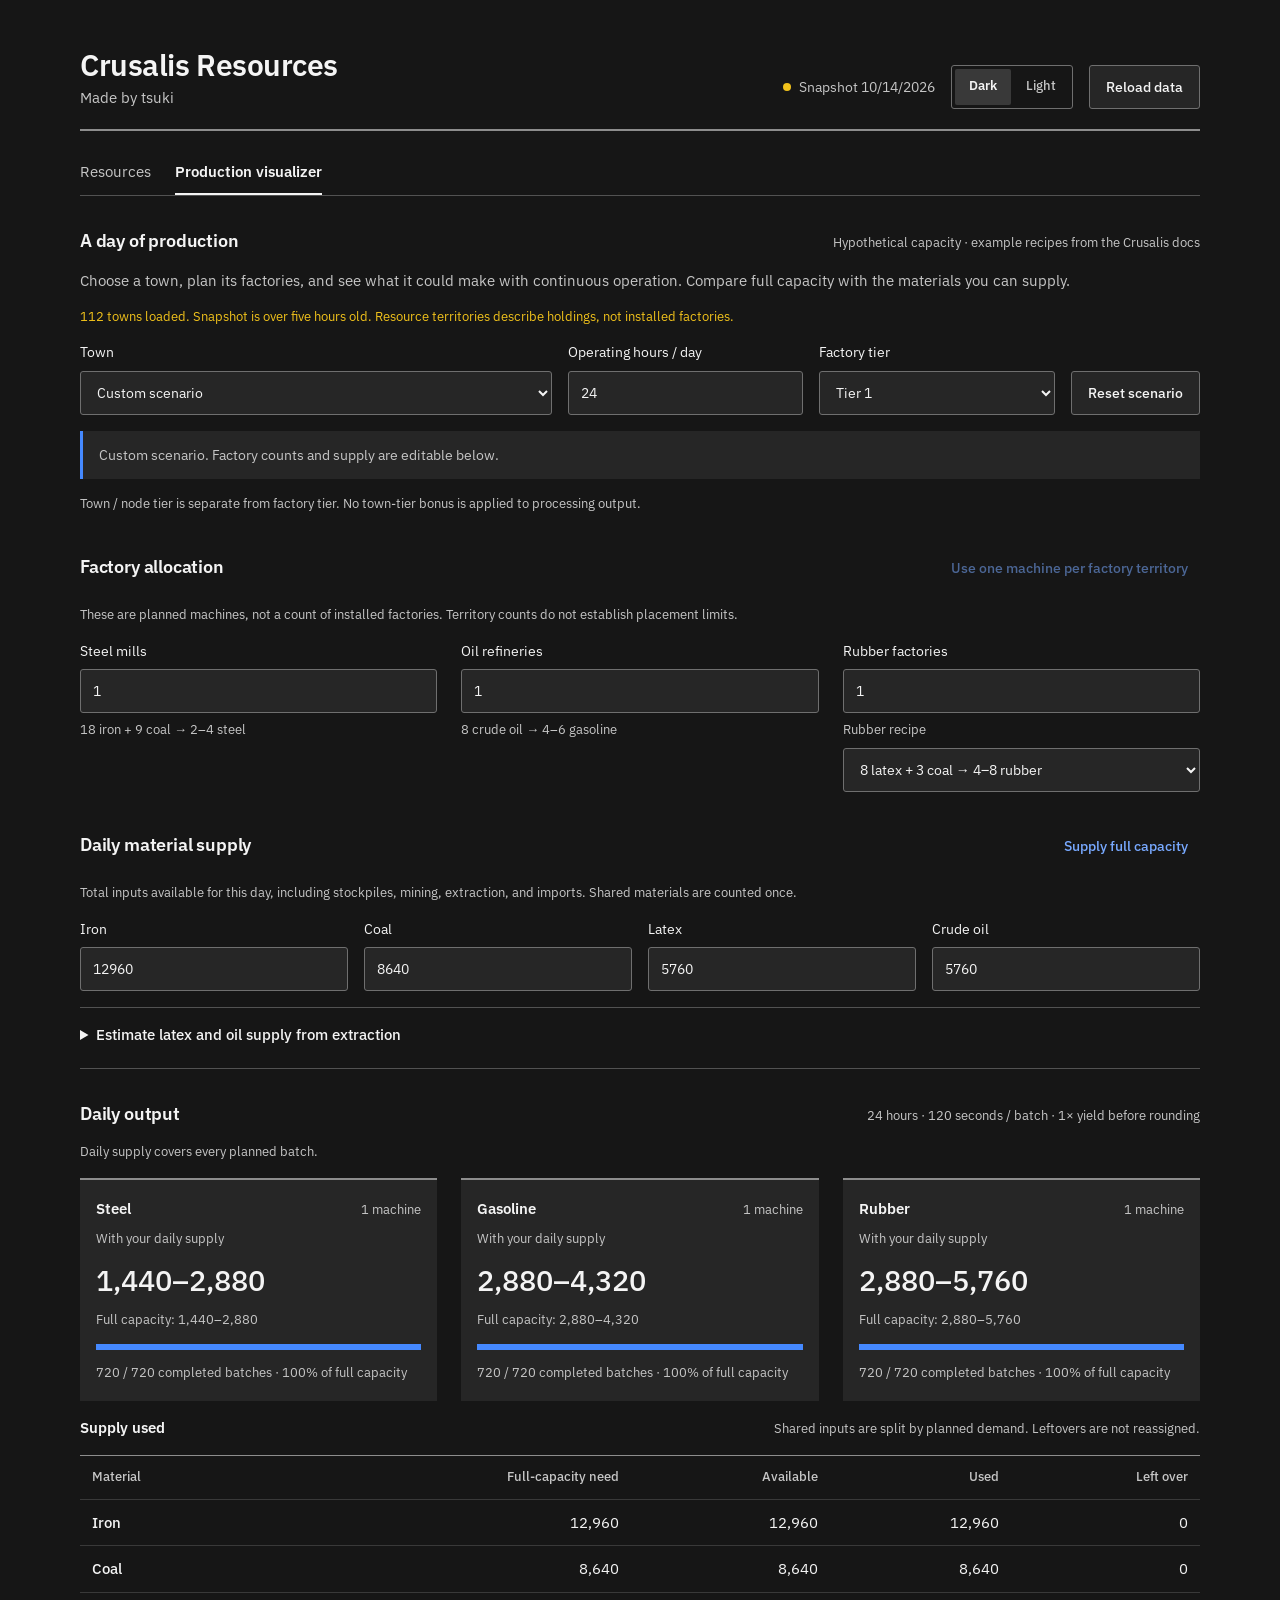
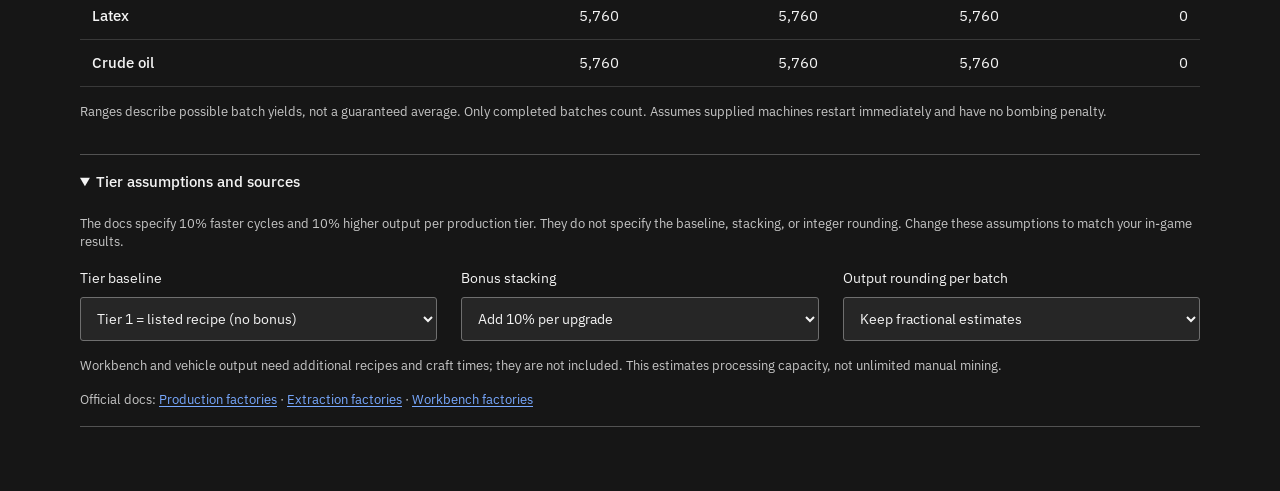
==== site/production.html @ 0dc34c3d "feat: add production visualizer and restore scheduled updates" ====
<!doctype html>
<html lang="en" data-theme="dark">
<head>
  <meta charset="utf-8">
  <meta name="viewport" content="width=device-width, initial-scale=1">
  <meta name="description" content="Explore hypothetical Crusalis factory output, daily supply, and production bottlenecks.">
  <meta name="color-scheme" content="dark light">
  <title>Production · Crusalis Resources</title>
  <script src="./theme.js"></script>
  <link rel="stylesheet" href="./styles.css">
  <script src="./production-model.js" defer></script>
  <script src="./production.js" defer></script>
</head>
<body>
<main class="production-page">
  <header class="masthead">
    <div class="masthead-title"><h1>Crusalis Resources</h1><p class="lede">Made by tsuki</p></div>
    <div class="masthead-actions">
      <p class="freshness"><span id="freshness-dot" class="freshness-dot" aria-hidden="true"></span><time id="freshness">Loading snapshot…</time></p>
      <div id="theme-switch" class="theme-switch" role="group" aria-label="Theme"><button type="button" data-theme-choice="dark" aria-pressed="true">Dark</button><button type="button" data-theme-choice="light" aria-pressed="false">Light</button></div>
      <button id="reload" class="button" type="button">Reload data</button>
    </div>
  </header>
  <nav class="page-nav" aria-label="Views"><a href="./">Resources</a><a href="./production.html" aria-current="page">Production visualizer</a></nav>
  <section aria-labelledby="production-title">
    <div class="section-head"><h2 id="production-title">A day of production</h2><p class="note">Hypothetical capacity · example recipes from the Crusalis docs</p></div>
    <p class="lede">Choose a town, plan its factories, and see what it could make with continuous operation. Compare full capacity with the materials you can supply.</p>
    <p id="load-status" class="note" role="status"></p>
    <div class="scenario-controls">
      <label class="field town-field">Town<select id="town"><option value="">Custom scenario</option></select></label>
      <label class="field">Operating hours / day<input id="hours" type="number" min="0" max="24" step="0.5" value="24" required></label>
      <label class="field">Factory tier<select id="tier"><option value="1">Tier 1</option><option value="2">Tier 2</option><option value="3">Tier 3</option></select></label>
      <button id="reset-scenario" class="button" type="button">Reset scenario</button>
    </div>
    <div id="town-context" class="town-context">Custom scenario. Factory counts and supply are editable below.</div>
    <p class="note">Town / node tier is separate from factory tier. No town-tier bonus is applied to processing output.</p>
  </section>

  <section aria-labelledby="factory-title">
    <div class="section-head"><h2 id="factory-title">Factory allocation</h2><button id="allocate" class="text-button" type="button" disabled>Use one machine per factory territory</button></div>
    <p class="note">These are planned machines, not a count of installed factories. Territory counts do not establish placement limits.</p>
    <div class="factory-controls">
      <label class="field">Steel mills<input id="steel-count" type="number" min="0" max="10000" step="1" value="1" required><span class="note">18 iron + 9 coal → 2–4 steel</span></label>
      <label class="field">Oil refineries<input id="gasoline-count" type="number" min="0" max="10000" step="1" value="1" required><span class="note">8 crude oil → 4–6 gasoline</span></label>
      <div class="field"><label for="rubber-count">Rubber factories</label><input id="rubber-count" type="number" min="0" max="10000" step="1" value="1" required><label class="note" for="rubber-recipe">Rubber recipe</label><select id="rubber-recipe"><option value="latex">8 latex + 3 coal → 4–8 rubber</option><option value="oil">32 crude oil + 12 coal → 4–8 rubber</option></select></div>
    </div>
  </section>

  <section aria-labelledby="supply-title">
    <div class="section-head"><h2 id="supply-title">Daily material supply</h2><button id="match-supply" class="text-button" type="button">Supply full capacity</button></div>
    <p class="note">Total inputs available for this day, including stockpiles, mining, extraction, and imports. Shared materials are counted once.</p>
    <div class="supply-controls">
      <label class="field">Iron<input id="iron-supply" type="number" min="0" max="1000000000000" step="any" value="12960" required></label>
      <label class="field">Coal<input id="coal-supply" type="number" min="0" max="1000000000000" step="any" value="8640" required></label>
      <label class="field">Latex<input id="latex-supply" type="number" min="0" max="1000000000000" step="any" value="5760" required></label>
      <label class="field">Crude oil<input id="oil-supply" type="number" min="0" max="1000000000000" step="any" value="5760" required></label>
    </div>
    <details class="assumptions">
      <summary>Estimate latex and oil supply from extraction</summary>
      <p class="note">Enter an hourly rate from the in-game GUI. Map income values have unconfirmed units, so rates start blank. Assumes one extraction factory per selected resource territory, operating for the hours above.</p>
      <div class="supply-controls">
        <label class="field">Latex extraction factories<input id="latex-nodes" type="number" min="0" max="10000" value="0" step="1" required></label>
        <label class="field">Latex / factory / hour<input id="latex-rate" type="number" min="0" max="1000000000" step="any" placeholder="From factory GUI"></label>
        <label class="field">Oil extraction factories<input id="oil-nodes" type="number" min="0" max="10000" value="0" step="1" required></label>
        <label class="field">Crude oil / factory / hour<input id="oil-rate" type="number" min="0" max="1000000000" step="any" placeholder="From factory GUI"></label>
        <label class="field">Mining-goal bonus (%)<input id="mining-bonus" type="number" min="0" max="10000" step="any" value="0" required></label>
      </div>
      <p id="extraction-estimate" class="note" role="status">Enter both hourly rates to estimate extraction.</p>
      <button id="apply-extraction" class="button" type="button" disabled>Replace latex and oil daily supply</button>
      <p class="note">The bonus is assumed sustained every operating hour. This replaces the two supply values; it does not add imports or stockpiles.</p>
    </details>
  </section>

  <section aria-labelledby="output-title">
    <div class="section-head"><h2 id="output-title">Daily output</h2><p id="run-description" class="note"></p></div>
    <p id="calculation-status" role="status" aria-live="polite"></p>
    <div id="output-cards" class="output-cards"></div>
    <div class="section-head"><h3>Supply used</h3><p class="note">Shared inputs are split by planned demand. Leftovers are not reassigned.</p></div>
    <div class="table-scroll"><table class="supply-table"><caption class="visually-hidden">Material demand and supply for the daily plan</caption><thead><tr><th scope="col">Material</th><th scope="col">Full-capacity need</th><th scope="col">Available</th><th scope="col">Used</th><th scope="col">Left over</th></tr></thead><tbody id="supply-results"></tbody></table></div>
    <p class="note">Ranges describe possible batch yields, not a guaranteed average. Only completed batches count. Assumes supplied machines restart immediately and have no bombing penalty.</p>
  </section>

  <details class="assumptions" open>
    <summary>Tier assumptions and sources</summary>
    <p class="note">The docs specify 10% faster cycles and 10% higher output per production tier. They do not specify the baseline, stacking, or integer rounding. Change these assumptions to match your in-game results.</p>
    <div class="factory-controls">
      <label class="field">Tier baseline<select id="baseline"><option value="tier1">Tier 1 = listed recipe (no bonus)</option><option value="tier0">Tier 1 = first 10% bonus</option></select></label>
      <label class="field">Bonus stacking<select id="stacking"><option value="linear">Add 10% per upgrade</option><option value="compound">Compound 10% per upgrade</option></select></label>
      <label class="field">Output rounding per batch<select id="rounding"><option value="fractional">Keep fractional estimates</option><option value="floor">Round down</option><option value="nearest">Round to nearest item</option></select></label>
    </div>
    <p class="note">Workbench and vehicle output need additional recipes and craft times; they are not included. This estimates processing capacity, not unlimited manual mining.</p>
    <p class="note">Official docs: <a href="https://www.crusalis.net/docs/factories/production/" target="_blank" rel="noreferrer">Production factories</a> · <a href="https://www.crusalis.net/docs/factories/extraction/" target="_blank" rel="noreferrer">Extraction factories</a> · <a href="https://www.crusalis.net/docs/factories/workbench/" target="_blank" rel="noreferrer">Workbench factories</a></p>
  </details>
  <noscript><p>Enable JavaScript to calculate production scenarios.</p></noscript>
</main>
</body>
</html>
---- site/styles.css ----
/* IBM Plex is bundled (SIL Open Font License, see fonts/), so the page has no third-party requests. */
@font-face { font-family: 'IBM Plex Sans'; font-style: normal; font-weight: 400; font-display: swap; src: url('./fonts/ibm-plex-sans-latin-400-normal.woff2') format('woff2'); }
@font-face { font-family: 'IBM Plex Sans'; font-style: normal; font-weight: 500; font-display: swap; src: url('./fonts/ibm-plex-sans-latin-500-normal.woff2') format('woff2'); }
@font-face { font-family: 'IBM Plex Sans'; font-style: normal; font-weight: 600; font-display: swap; src: url('./fonts/ibm-plex-sans-latin-600-normal.woff2') format('woff2'); }
@font-face { font-family: 'IBM Plex Mono'; font-style: normal; font-weight: 400; font-display: swap; src: url('./fonts/ibm-plex-mono-latin-400-normal.woff2') format('woff2'); }

/* Dark is the default: IBM Carbon's Gray 100 theme. */
:root {
  color-scheme: dark;
  --ground: #161616;          /* background (gray 100) */
  --surface: #262626;         /* field-01 / layer-01 (gray 90) */
  --tint: #262626;            /* expanded rows sit on layer-01 */
  --hover: #333333;           /* layer-hover-01 */
  --hover-row: rgba(141, 141, 141, 0.16); /* background-hover */
  --sorted: rgba(244, 244, 244, 0.05);
  --sorted-solid: #212121;
  --track: #393939;           /* layer-02 (gray 80) */
  --ink: #f4f4f4;             /* text-primary (gray 10) */
  --on-ink: #161616;
  --muted: #c6c6c6;           /* text-secondary (gray 30) */
  --faint: #a8a8a8;           /* text-helper (gray 40) */
  --zero: #6f6f6f;            /* gray 60, used only for the zero dash */
  --placeholder: #8d8d8d;
  --rule-strong: #8d8d8d;     /* gray 50 */
  --rule: #525252;            /* border-subtle-01 (gray 70) */
  --hairline: #393939;        /* border-subtle-00 (gray 80) */
  --hairline-inner: #393939;
  --control-border: #6f6f6f;  /* border-strong-01 (gray 60) */
  --focus: #ffffff;
  --link: #78a9ff;            /* link-primary (blue 40) */
  --link-hover: #a6c8ff;      /* blue 30 */
  --allies: #4589ff;          /* blue 50 */
  --axis: #ff832b;            /* orange 40 */
  --other: #6f6f6f;           /* gray 60 */
  --fresh: #42be65;           /* support-success (green 40) */
  --warning: #f1c21b;         /* support-warning (yellow 30) */
  --error: #fa4d56;           /* support-error (red 50) */
  --font-sans: 'IBM Plex Sans', 'Helvetica Neue', Helvetica, Arial, sans-serif;
  --font-mono: 'IBM Plex Mono', Menlo, Consolas, monospace;
  --radius: 3px;
  --target: 44px;
}

:root[data-theme="light"] {
  color-scheme: light;
  --ground: #fafaf8;
  --surface: #ffffff;
  --tint: #f2f2ee;
  --hover: #f1f1ec;
  --hover-row: #f4f4f0;
  --sorted: rgba(22, 24, 27, 0.045);
  --sorted-solid: #eff0ee;
  --track: #e8e8e2;
  --ink: #16181b;
  --on-ink: #ffffff;
  --muted: #565c63;
  --faint: #6a7077;
  --zero: #8b8f95;
  --placeholder: #767b82;
  --rule-strong: #16181b;
  --rule: #d6d6d0;
  --hairline: #e4e4df;
  --hairline-inner: #e0e0da;
  --control-border: #c9c9c2;
  --focus: #2c5a94;
  --link: #2c5a94;
  --link-hover: #1c3d69;
  --allies: #2c5a94;
  --axis: #b0521e;
  --other: #7a7e84;
  --fresh: #3e8a5c;
  --warning: #8f5300;
  --error: #a3232f;
}

* { box-sizing: border-box; }
html { background: var(--ground); }
body {
  margin: 0;
  background: var(--ground);
  color: var(--ink);
  font-family: var(--font-sans);
  font-size: 15px;
  line-height: 1.45;
  font-synthesis: none;
  -webkit-font-smoothing: antialiased;
}
main { max-width: 1200px; margin: 0 auto; padding: 48px 40px 64px; display: flex; flex-direction: column; gap: 44px; }
h1, h2, h3, p { margin: 0; }
a { color: var(--link); text-underline-offset: 2px; }
a:hover { color: var(--link-hover); }
button, input { font: inherit; color: inherit; }
button { cursor: pointer; }
button:disabled { cursor: not-allowed; opacity: 0.55; }
:focus-visible { outline: 2px solid var(--focus); outline-offset: 2px; }
[hidden] { display: none !important; }
.visually-hidden { position: absolute; width: 1px; height: 1px; overflow: hidden; clip-path: inset(50%); white-space: nowrap; }
.icon { flex: none; fill: none; stroke: currentColor; stroke-width: 1.5; stroke-linecap: round; stroke-linejoin: round; }
.mono { font-family: var(--font-mono); }

/* Masthead */
.masthead { display: flex; flex-wrap: wrap; align-items: flex-end; justify-content: space-between; gap: 16px 32px; padding-bottom: 20px; border-bottom: 2px solid var(--rule-strong); }
.masthead-title { display: flex; flex-direction: column; gap: 6px; min-width: 0; }
h1 { font-size: 30px; line-height: 1.1; font-weight: 600; letter-spacing: -0.015em; }
.lede { color: var(--muted); text-wrap: pretty; }
.masthead-actions { display: flex; flex-wrap: wrap; align-items: center; gap: 16px; }
.freshness { display: flex; align-items: center; gap: 8px; font-size: 14px; color: var(--muted); }
.freshness-dot { width: 8px; height: 8px; border-radius: 50%; flex: none; background: var(--zero); }
.freshness-dot[data-state="fresh"] { background: var(--fresh); }
.freshness-dot[data-state="stale"] { background: var(--warning); }
.freshness-dot[data-state="error"] { background: var(--error); }
.warning { color: var(--warning); }
.button { height: var(--target); display: inline-flex; align-items: center; gap: 8px; padding: 0 16px; border: 1px solid var(--control-border); border-radius: var(--radius); background: var(--surface); font-size: 14px; font-weight: 500; }
.button .icon { width: 16px; height: 16px; }
.button:hover:not(:disabled) { background: var(--hover); }
.button:disabled { cursor: wait; }
.text-button { min-height: var(--target); padding: 0 12px; border: 0; border-radius: var(--radius); background: none; font-size: 14px; font-weight: 500; color: var(--link); }
.text-button:hover { background: var(--hover); color: var(--link-hover); }
.theme-switch { display: inline-flex; height: var(--target); padding: 3px; gap: 2px; border: 1px solid var(--control-border); border-radius: var(--radius); }
.theme-switch button { min-width: 56px; padding: 0 12px; border: 0; border-radius: 2px; background: none; font-size: 13px; font-weight: 500; color: var(--muted); }
.theme-switch button:hover { color: var(--ink); }
.theme-switch button[aria-pressed="true"] { background: var(--track); color: var(--ink); font-weight: 600; }
#status { font-size: 14px; }
#status:empty { display: none; }
.error { color: var(--error); }

/* Sections */
section { display: flex; flex-direction: column; gap: 16px; }
.section-head { display: flex; flex-wrap: wrap; align-items: baseline; justify-content: space-between; gap: 8px 24px; }
h2 { font-size: 18px; font-weight: 600; letter-spacing: -0.01em; }
.note { font-size: 13px; color: var(--muted); }
.page-nav { display: flex; gap: 24px; border-bottom: 1px solid var(--rule); margin-top: -20px; }
.page-nav a { min-height: 44px; display: inline-flex; align-items: center; color: var(--muted); text-decoration: none; border-bottom: 2px solid transparent; }
.page-nav a[aria-current="page"] { color: var(--ink); border-bottom-color: var(--ink); font-weight: 600; }
.page-nav a:hover { color: var(--link); }
.production-page { gap: 32px; }
.production-page .masthead { margin-bottom: 8px; }
.production-page .scenario-controls { display: grid; grid-template-columns: 2fr 1fr 1fr auto; gap: 16px; align-items: end; }
.factory-controls, .output-cards { display: grid; grid-template-columns: repeat(3, minmax(0, 1fr)); gap: 24px; }
.supply-controls { display: grid; grid-template-columns: repeat(4, minmax(0, 1fr)); gap: 16px; }
.field { display: flex; flex-direction: column; gap: 8px; font-size: 14px; min-width: 0; }
.field input, .field select { width: 100%; min-width: 0; min-height: 44px; padding: 8px 12px; border: 1px solid var(--control-border); border-radius: var(--radius); background: var(--surface); color: var(--ink); font: inherit; }
.field input:invalid { border-color: var(--error); }
.field input::placeholder { color: var(--placeholder); }
.town-context { padding: 14px 16px; background: var(--surface); border-left: 3px solid var(--allies); color: var(--muted); font-size: 14px; }
.output-card { display: flex; flex-direction: column; gap: 10px; border-top: 2px solid var(--rule-strong); padding: 18px 16px; background: var(--surface); }
.production-page h3 { font-size: 15px; font-weight: 600; }
.output-value { font-size: clamp(22px, 2.3vw, 30px); font-weight: 500; font-variant-numeric: tabular-nums; overflow-wrap: anywhere; }
.production-bar { height: 6px; background: var(--track); margin: 4px 0; }
.production-bar span { display: block; height: 100%; background: var(--allies); transition: width 160ms ease; }
.supply-table { width: 100%; border-collapse: collapse; font-variant-numeric: tabular-nums; }
.supply-table th, .supply-table td { text-align: right; padding: 12px; border-bottom: 1px solid var(--hairline); white-space: nowrap; }
.supply-table th { font-weight: 500; }
.supply-table th:first-child { text-align: left; }
.supply-table thead { color: var(--muted); font-size: 13px; border-top: 1px solid var(--rule-strong); border-bottom: 1px solid var(--rule-strong); }
.assumptions { border-top: 1px solid var(--rule); border-bottom: 1px solid var(--rule); padding: 16px 0; }
.assumptions summary { cursor: pointer; font-weight: 500; min-height: 28px; }
.assumptions > :not(summary) { margin-top: 16px; }
.production-page .warning { color: var(--warning); }
@media (max-width: 999px) {
  .production-page .scenario-controls { grid-template-columns: repeat(2, minmax(0, 1fr)); }
  .factory-controls, .output-cards { gap: 12px; }
  .supply-controls { grid-template-columns: repeat(2, minmax(0, 1fr)); }
}
@media (max-width: 759px) {
  .production-page .factory-controls, .production-page .output-cards { grid-template-columns: 1fr; gap: 20px; }
  .production-page .town-field { grid-column: 1 / -1; }
  .production-page .scenario-controls > button { grid-column: 1 / -1; justify-content: center; }
  .production-page .masthead-actions { display: flex; }
  .production-page #reload { width: auto; padding: 0 12px; }
  .production-page .field input, .production-page .field select { font-size: 16px; }
  .production-page .output-value { font-size: 30px; }
  .page-nav { gap: 18px; font-size: 14px; }
}
@media (prefers-reduced-motion: reduce) { .production-bar span { transition: none; } }
.swatch { display: inline-block; width: 10px; height: 10px; flex: none; }
.side-allies { background: var(--allies); }
.side-axis { background: var(--axis); }
.side-other { background: var(--other); }

/* Shared table */
/* Relative so screen-reader-only text inside stays clipped by the scroll box. */
.table-scroll { position: relative; overflow-x: auto; }
.ledger { width: 100%; min-width: 880px; border-collapse: collapse; table-layout: fixed; font-variant-numeric: tabular-nums; }
.ledger th, .ledger td { padding: 0; text-align: left; font-weight: inherit; }
.ledger .name-col { width: 23%; }
.ledger .num { text-align: right; padding: 0 16px 0 8px; }
.is-zero { color: var(--zero); }
.is-na { color: var(--muted); }

/* Totals by side */
.totals { gap: 14px; }
.totals-table thead th { padding-bottom: 8px; font-size: 13px; color: var(--muted); box-shadow: inset 0 -1px 0 var(--rule-strong); }
.totals-table thead th.name-col { padding-left: 12px; }
.totals-table tbody tr { border-bottom: 1px solid var(--hairline); }
.totals-table tbody td { padding-top: 14px; padding-bottom: 14px; vertical-align: middle; }
.side-cell { padding: 14px 12px; vertical-align: middle; }
.side-cell .swatch { margin-right: 10px; }
.side-name { font-weight: 600; }
.side-cell .side-meta { display: block; margin-left: 20px; font-size: 13px; color: var(--muted); }
.total-value { display: block; font-size: 17px; font-weight: 500; }
.share { display: flex; justify-content: flex-end; height: 3px; margin-top: 8px; background: var(--track); }
.share-fill { display: block; height: 100%; }
.totals-table tfoot tr { border-bottom: 2px solid var(--rule-strong); }
.totals-table tfoot .side-cell { padding: 12px 12px 12px 32px; }
.totals-table tfoot .side-cell .side-meta { display: inline; margin-left: 8px; }
.totals-table tfoot td { padding-top: 12px; padding-bottom: 12px; }
.totals-table tfoot .total-value { font-size: 15px; font-weight: 600; }

/* Toolbar */
.toolbar { display: flex; flex-wrap: wrap; align-items: flex-end; justify-content: space-between; gap: 12px 24px; }
.side-filter { display: flex; flex-wrap: wrap; gap: 4px; }
.side-button { height: var(--target); display: inline-flex; align-items: center; gap: 8px; padding: 0 14px; border: 0; border-bottom: 2px solid transparent; background: none; font-size: 15px; font-weight: 500; color: var(--muted); }
.side-button:hover { color: var(--ink); }
.side-button[aria-pressed="true"] { color: var(--ink); font-weight: 600; border-bottom-color: var(--ink); }
.side-button .swatch { width: 9px; height: 9px; }
.side-count { font-size: 13px; font-weight: 400; color: var(--faint); }
.search { position: relative; display: flex; align-items: center; gap: 4px; width: 400px; max-width: 100%; }
.search-icon { position: absolute; left: 14px; width: 16px; height: 16px; color: var(--faint); pointer-events: none; }
#search { flex: 1; min-width: 0; height: var(--target); padding: 0 14px 0 40px; border: 1px solid var(--control-border); border-radius: var(--radius); background: var(--surface); font-size: 15px; }
#search::placeholder { color: var(--placeholder); }
.compare, .side-summary { display: none; }

/* Nations and towns */
.nations-table { border-top: 2px solid var(--rule-strong); border-bottom: 2px solid var(--rule-strong); }
.nations-table > thead > tr > th { background: var(--ground); box-shadow: inset 0 -1px 0 var(--rule-strong); }
.nations-table > thead > tr > th.num { padding: 0; }
.nations-table > thead > tr > th.is-sorted { background: var(--sorted-solid); }
/* In narrow columns the sort arrow wraps above its label instead of spilling into the next column. */
.sort-button { width: 100%; min-height: var(--target); display: flex; flex-wrap: wrap; align-items: center; justify-content: flex-end; gap: 0 6px; padding: 4px 16px 4px 8px; border: 0; background: none; font-size: 13px; font-weight: 500; color: var(--muted); white-space: nowrap; }
.name-col .sort-button { justify-content: flex-start; padding: 4px 12px; }
.sort-button:hover:not(:disabled) { color: var(--ink); }
.is-sorted .sort-button { color: var(--ink); font-weight: 600; }
.sort-icon { width: 10px; height: 10px; stroke-width: 1.4; }
td.is-sorted { background: var(--sorted); }
td.is-sorted:not(.is-zero):not(.is-na) { font-weight: 600; }

.side-row th { padding: 24px 12px 10px; border-bottom: 1px solid var(--rule); font-size: 16px; font-weight: 600; }
.side-heading .swatch { margin-right: 10px; }
.side-heading .side-meta { margin-left: 10px; font-size: 13px; font-weight: 400; color: var(--muted); }
.nation-row, .town-row, .fold-row { border-bottom: 1px solid var(--hairline); }
.nation-row:hover { background: var(--hover-row); }
.nation-row.is-open, .nation-detail-row, .town-row, .detail-row { background: var(--tint); }
.town-row td { font-size: 14px; }

.row-toggle { width: 100%; min-height: var(--target); display: flex; align-items: center; gap: 10px; padding: 10px 12px; border: 0; background: none; text-align: left; font-size: 15px; font-weight: 500; }
.nation-row.is-open .row-toggle { font-weight: 600; }
.town-row .row-toggle { padding: 8px 12px 8px 36px; font-size: 14px; font-weight: 400; }
.row-toggle:hover .row-name { text-decoration: underline; text-decoration-color: var(--control-border); text-underline-offset: 3px; }
.row-text { display: flex; flex-direction: column; min-width: 0; }
.row-name { overflow-wrap: anywhere; }
.row-meta { display: none; font-size: 13px; font-weight: 400; color: var(--muted); }
.chevron { width: 12px; height: 12px; color: var(--faint); stroke-width: 1.6; transition: transform 150ms ease; }
.town-row .chevron { width: 10px; height: 10px; }
[aria-expanded="true"] > .chevron { transform: rotate(90deg); }

.nation-detail-row { display: none; }
.detail-row > td { padding: 2px 16px 20px 58px; }
.factory-summary, .empty-note { margin: 8px 0; font-size: 13px; color: var(--muted); }
.territories { width: 100%; max-width: 640px; border-collapse: collapse; font-size: 13px; }
.territories th { padding: 8px 12px 6px 0; text-align: left; font-weight: 400; color: var(--muted); border-bottom: 1px solid var(--control-border); }
.territories td { padding: 6px 12px 6px 0; border-bottom: 1px solid var(--hairline-inner); overflow-wrap: anywhere; }
.territories .mono { overflow-wrap: normal; white-space: nowrap; }
.territories th:last-child, .territories .coords { padding-right: 0; text-align: right; }

.fold-toggle { min-height: var(--target); display: flex; align-items: center; gap: 10px; padding: 0 12px; border: 0; background: none; font-size: 14px; font-weight: 500; color: var(--link); }
.fold-toggle .chevron { color: currentColor; }
.fold-toggle:hover span { text-decoration: underline; }
.empty-state { display: flex; flex-wrap: wrap; align-items: center; gap: 8px 16px; padding: 16px 12px; font-size: 14px; color: var(--muted); }


@media (prefers-reduced-motion: reduce) {
  .chevron { transition: none; }
}

/* Wide screens fit the whole table, so its header can stick to the viewport. */
@media (min-width: 1000px) {
  .table-scroll { overflow: visible; }
  .nations-table > thead > tr > th { position: sticky; top: 0; z-index: 1; }
}

/* Tablets scroll the table sideways with the nation column pinned. */
@media (min-width: 760px) and (max-width: 999.98px) {
  main { padding: 32px 24px 48px; gap: 36px; }
  .nations-table .name-col, .nations-table .name-cell { position: sticky; left: 0; z-index: 1; background: var(--ground); }
  .nation-row.is-open .name-cell, .town-row .name-cell { background: var(--tint); }
}

/* Phones: one figure per row, picked with the Compare by buttons. */
@media (max-width: 759.98px) {
  main { padding: 20px 16px 24px; gap: 24px; }
  .masthead { display: grid; grid-template-columns: minmax(0, 1fr) auto; gap: 8px 12px; align-items: center; padding-bottom: 16px; }
  .masthead-actions { display: contents; }
  .masthead-title { gap: 4px; }
  h1 { font-size: 22px; line-height: 1.2; }
  .lede { font-size: 14px; }
  .freshness { grid-column: 1; grid-row: 2; font-size: 13px; }
  .theme-switch { grid-column: 2; grid-row: 2; }
  #reload { grid-column: 2; grid-row: 1; justify-self: end; width: var(--target); padding: 0; justify-content: center; }
  #reload .icon { width: 18px; height: 18px; }
  .button-label { position: absolute; width: 1px; height: 1px; overflow: hidden; clip-path: inset(50%); white-space: nowrap; }
  .totals { display: none; }
  h2 { font-size: 16px; }

  .toolbar { flex-direction: column; align-items: stretch; gap: 12px; }
  .search { order: -1; width: 100%; }
  #search { font-size: 16px; }
  .side-filter { display: grid; grid-template-columns: repeat(4, minmax(0, 1fr)); gap: 0; border-bottom: 1px solid var(--rule); }
  .side-button { justify-content: center; gap: 5px; padding: 0 4px; margin-bottom: -1px; }
  .side-button .swatch, .wide-only { display: none; }
  .side-count { font-size: 12px; }
  .compare { display: flex; flex-direction: column; gap: 8px; }
  .compare-buttons { display: grid; grid-template-columns: repeat(4, minmax(0, 1fr)); gap: 6px; }
  .compare-button { height: var(--target); padding: 0 2px; border: 1px solid var(--control-border); border-radius: var(--radius); background: var(--surface); font-size: 13px; font-weight: 500; }
  .compare-button[aria-pressed="true"] { background: var(--ink); border-color: var(--ink); color: var(--on-ink); }
  .side-summary { display: flex; flex-direction: column; gap: 10px; }
  .side-sentence strong { font-weight: 600; }
  .share-bar { display: flex; gap: 2px; height: 8px; background: var(--track); }
  .share-legend { display: flex; flex-wrap: wrap; gap: 4px 16px; font-size: 13px; color: var(--muted); }
  .legend-item { display: inline-flex; align-items: center; gap: 6px; }
  .legend-item .swatch { width: 8px; height: 8px; }

  .ledger { min-width: 0; table-layout: auto; }
  .nations-table .num:not(.is-focus) { display: none; }
  .nations-table td.is-sorted, .nations-table > thead > tr > th.is-sorted { background: none; }
  .nations-table .name-col, .nations-table .name-cell { width: 100%; }
  .nations-table > thead > tr > th.is-focus .sort-button { flex-wrap: nowrap; padding: 4px 4px 4px 12px; }
  .name-col .sort-button { padding: 4px; }
  .nations-table td.is-focus { padding: 0 4px 0 12px; font-size: 16px; font-weight: 600; white-space: nowrap; }
  .nations-table .town-row td.is-focus { font-size: 15px; }
  .side-row th { padding: 20px 4px 8px; }
  .row-toggle { min-height: 60px; padding: 8px 4px; }
  .row-name { font-size: 16px; }
  .row-meta { display: block; }
  .town-row .row-toggle { min-height: 52px; padding: 6px 4px 6px 26px; }
  .town-row .row-name { font-size: 15px; }
  .town-row .row-meta { font-size: 12px; }
  .nation-detail-row { display: table-row; }
  .nation-detail-row > td { padding: 0 4px 14px 26px; }
  .resource-grid { margin: 0; display: grid; grid-template-columns: repeat(3, minmax(0, 1fr)); border-top: 1px solid var(--rule); }
  .resource-grid div { padding: 8px 0; border-bottom: 1px solid var(--hairline-inner); }
  .resource-grid dt { font-size: 12px; color: var(--muted); }
  .resource-grid dd { margin: 0; font-size: 16px; font-variant-numeric: tabular-nums; }
  .resource-grid .is-focus dd { font-weight: 600; }
  .detail-row > td { padding: 0 4px 12px 26px; }
  .territories th, .territories td { padding-right: 8px; }
  .fold-toggle { min-height: 52px; padding: 0 4px; }
}
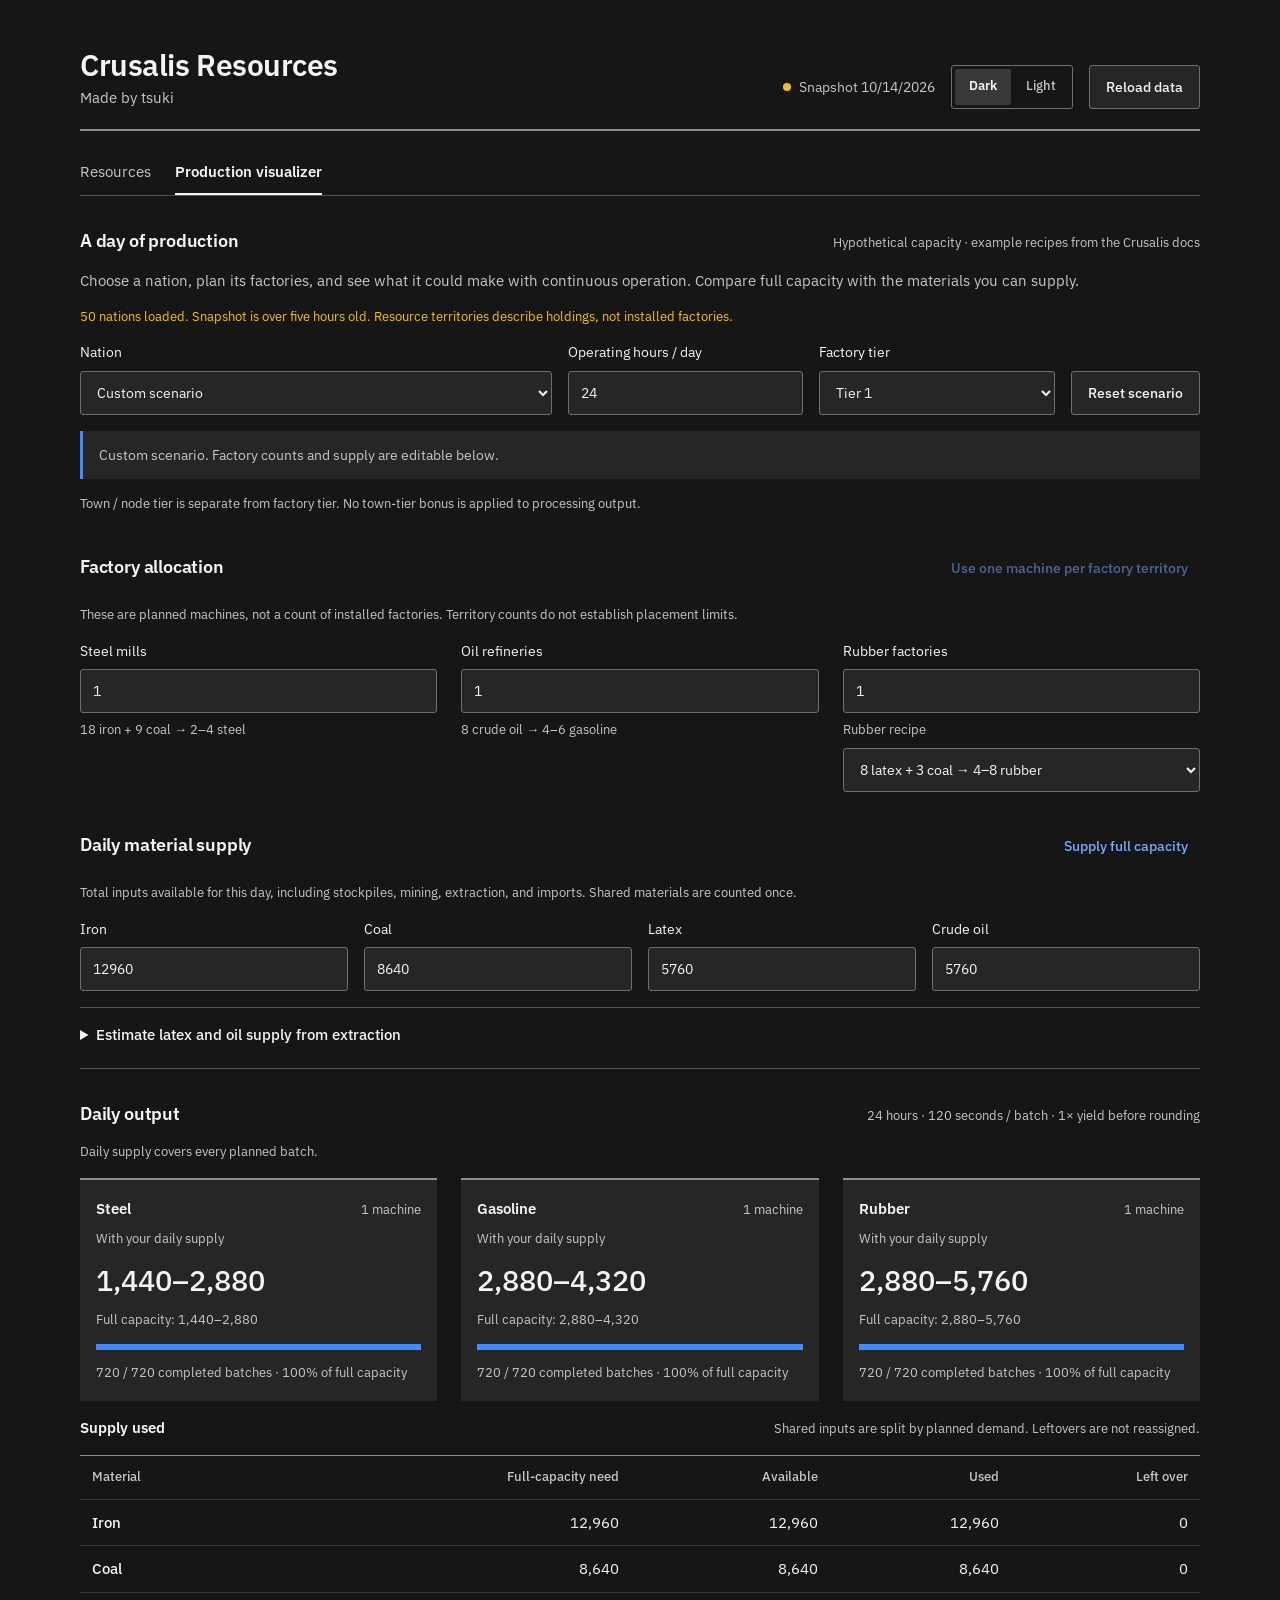
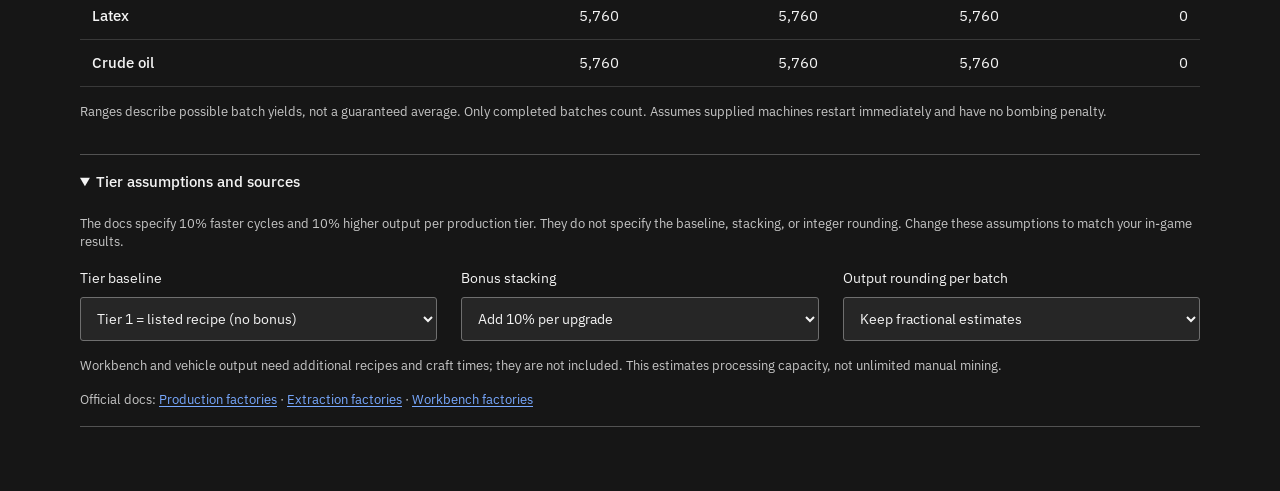
==== commit b77fef97: "feat: calculate production scenarios by nation" ====
--- a/site/production.html
+++ b/site/production.html
@@ -24,15 +24,15 @@
   <nav class="page-nav" aria-label="Views"><a href="./">Resources</a><a href="./production.html" aria-current="page">Production visualizer</a></nav>
   <section aria-labelledby="production-title">
     <div class="section-head"><h2 id="production-title">A day of production</h2><p class="note">Hypothetical capacity · example recipes from the Crusalis docs</p></div>
-    <p class="lede">Choose a town, plan its factories, and see what it could make with continuous operation. Compare full capacity with the materials you can supply.</p>
+    <p class="lede">Choose a nation, plan its factories, and see what it could make with continuous operation. Compare full capacity with the materials you can supply.</p>
     <p id="load-status" class="note" role="status"></p>
     <div class="scenario-controls">
-      <label class="field town-field">Town<select id="town"><option value="">Custom scenario</option></select></label>
+      <label class="field nation-field">Nation<select id="nation"><option value="">Custom scenario</option></select></label>
       <label class="field">Operating hours / day<input id="hours" type="number" min="0" max="24" step="0.5" value="24" required></label>
       <label class="field">Factory tier<select id="tier"><option value="1">Tier 1</option><option value="2">Tier 2</option><option value="3">Tier 3</option></select></label>
       <button id="reset-scenario" class="button" type="button">Reset scenario</button>
     </div>
-    <div id="town-context" class="town-context">Custom scenario. Factory counts and supply are editable below.</div>
+    <div id="nation-context" class="nation-context">Custom scenario. Factory counts and supply are editable below.</div>
     <p class="note">Town / node tier is separate from factory tier. No town-tier bonus is applied to processing output.</p>
   </section>
 
--- a/site/styles.css
+++ b/site/styles.css
@@ -142,7 +142,7 @@
 .field input, .field select { width: 100%; min-width: 0; min-height: 44px; padding: 8px 12px; border: 1px solid var(--control-border); border-radius: var(--radius); background: var(--surface); color: var(--ink); font: inherit; }
 .field input:invalid { border-color: var(--error); }
 .field input::placeholder { color: var(--placeholder); }
-.town-context { padding: 14px 16px; background: var(--surface); border-left: 3px solid var(--allies); color: var(--muted); font-size: 14px; }
+.nation-context { padding: 14px 16px; background: var(--surface); border-left: 3px solid var(--allies); color: var(--muted); font-size: 14px; }
 .output-card { display: flex; flex-direction: column; gap: 10px; border-top: 2px solid var(--rule-strong); padding: 18px 16px; background: var(--surface); }
 .production-page h3 { font-size: 15px; font-weight: 600; }
 .output-value { font-size: clamp(22px, 2.3vw, 30px); font-weight: 500; font-variant-numeric: tabular-nums; overflow-wrap: anywhere; }
@@ -164,7 +164,7 @@
 }
 @media (max-width: 759px) {
   .production-page .factory-controls, .production-page .output-cards { grid-template-columns: 1fr; gap: 20px; }
-  .production-page .town-field { grid-column: 1 / -1; }
+  .production-page .nation-field { grid-column: 1 / -1; }
   .production-page .scenario-controls > button { grid-column: 1 / -1; justify-content: center; }
   .production-page .masthead-actions { display: flex; }
   .production-page #reload { width: auto; padding: 0 12px; }
